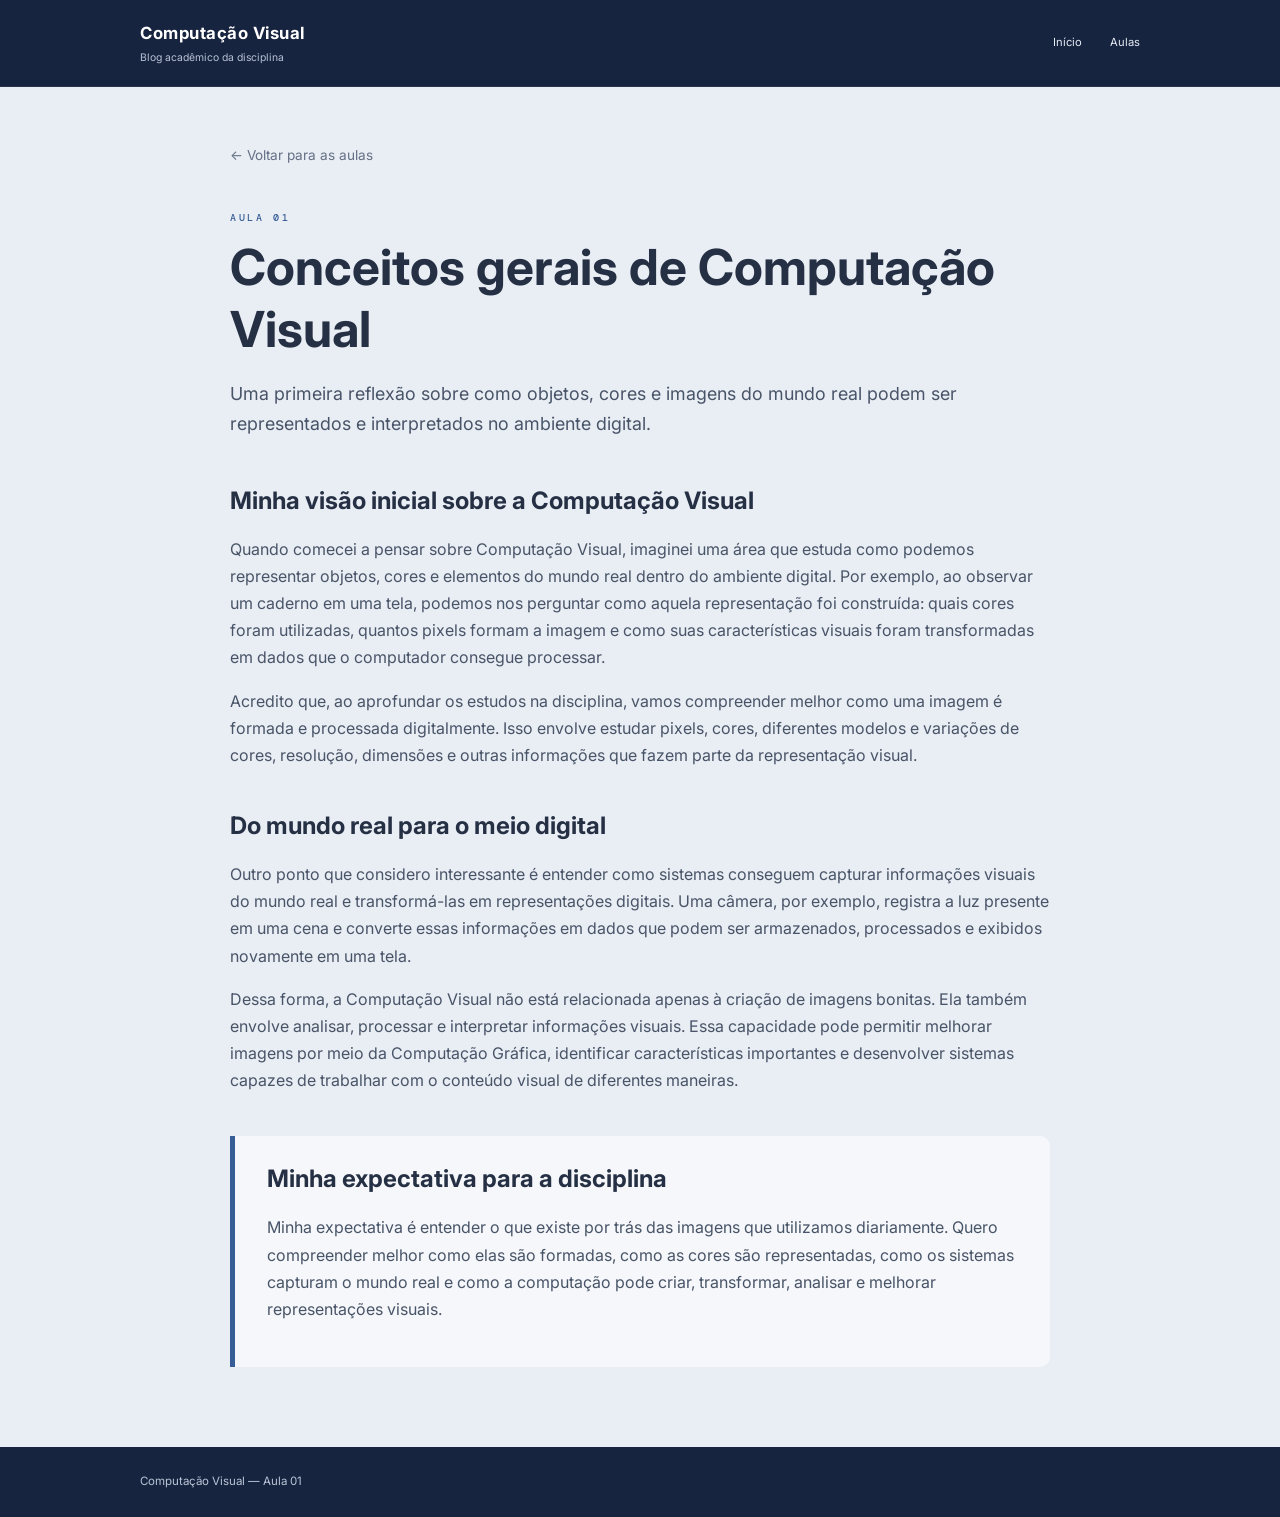
==== aula1.html @ 5ae68b32 "Add files via upload" ====
<!DOCTYPE html>
<html lang="pt-BR">
<head>
  <meta charset="UTF-8">
  <meta name="viewport" content="width=device-width, initial-scale=1.0">
  <title>Aula 1 | Computação Visual</title>
  <link rel="stylesheet" href="style.css">
</head>
<body>
  <header class="header">
    <div class="container nav">
      <div>
        <a class="logo" href="index.html">Computação Visual</a>
        <p>Blog acadêmico da disciplina</p>
      </div>
      <nav><a href="index.html">Início</a><a href="index.html#aulas">Aulas</a></nav>
    </div>
  </header>

  <main class="container article">
    <a class="back" href="index.html">← Voltar para as aulas</a>
    <span class="eyebrow">AULA 01</span>
    <h1>Conceitos gerais de Computação Visual</h1>
    <p class="lead">Uma primeira reflexão sobre como objetos, cores e imagens do mundo real podem ser representados e interpretados no ambiente digital.</p>

    <h2>Minha visão inicial sobre a Computação Visual</h2>
    <p>
      Quando comecei a pensar sobre Computação Visual, imaginei uma área que estuda como podemos
      representar objetos, cores e elementos do mundo real dentro do ambiente digital. Por exemplo,
      ao observar um caderno em uma tela, podemos nos perguntar como aquela representação foi
      construída: quais cores foram utilizadas, quantos pixels formam a imagem e como suas
      características visuais foram transformadas em dados que o computador consegue processar.
    </p>

    <p>
      Acredito que, ao aprofundar os estudos na disciplina, vamos compreender melhor como uma imagem
      é formada e processada digitalmente. Isso envolve estudar pixels, cores, diferentes modelos e
      variações de cores, resolução, dimensões e outras informações que fazem parte da representação visual.
    </p>

    <h2>Do mundo real para o meio digital</h2>
    <p>
      Outro ponto que considero interessante é entender como sistemas conseguem capturar informações
      visuais do mundo real e transformá-las em representações digitais. Uma câmera, por exemplo,
      registra a luz presente em uma cena e converte essas informações em dados que podem ser armazenados,
      processados e exibidos novamente em uma tela.
    </p>

    <p>
      Dessa forma, a Computação Visual não está relacionada apenas à criação de imagens bonitas.
      Ela também envolve analisar, processar e interpretar informações visuais. Essa capacidade pode
      permitir melhorar imagens por meio da Computação Gráfica, identificar características importantes
      e desenvolver sistemas capazes de trabalhar com o conteúdo visual de diferentes maneiras.
    </p>

    <div class="reflection">
      <h2>Minha expectativa para a disciplina</h2>
      <p>
        Minha expectativa é entender o que existe por trás das imagens que utilizamos diariamente.
        Quero compreender melhor como elas são formadas, como as cores são representadas, como os
        sistemas capturam o mundo real e como a computação pode criar, transformar, analisar e melhorar
        representações visuais.
      </p>
    </div>
  </main>

  <footer><div class="container">Computação Visual — Aula 01</div></footer>
</body>
</html>
---- style.css ----
@import url("https://fonts.googleapis.com/css2?family=DM+Mono:wght@400;500&family=Inter:wght@400;500;600;700&display=swap");

:root {
  --navy: #17243f;
  --navy-soft: #223251;
  --text: #253044;
  --muted: #647084;
  --line: #dbe1ea;
  --background: #e9edf4;
  --card: #f8f8f7;
  --white: #ffffff;
  --accent: #365d95;
}

* { box-sizing: border-box; }

html { scroll-behavior: smooth; }

body {
  margin: 0;
  font-family: "Inter", sans-serif;
  color: var(--text);
  background: var(--background);
  line-height: 1.7;
}

.container {
  width: min(100% - 40px, 1000px);
  margin: 0 auto;
}

.header {
  background: var(--navy);
  color: white;
  border-bottom: 1px solid rgba(255,255,255,.08);
}

.nav {
  min-height: 86px;
  display: flex;
  align-items: center;
  justify-content: space-between;
  gap: 30px;
}

.logo {
  display: block;
  color: white;
  text-decoration: none;
  font-size: 1.05rem;
  font-weight: 700;
  letter-spacing: .03em;
}

.nav p {
  margin: 2px 0 0;
  color: #b8c2d5;
  font-size: .65rem;
}

nav { display: flex; gap: 28px; }

nav a {
  color: #e6ebf5;
  text-decoration: none;
  font-size: .7rem;
}

nav a:hover, .back:hover, .reference:hover { color: var(--accent); }

.hero {
  padding: 64px 0 86px;
  max-width: 700px;
}

.eyebrow, .tag {
  display: block;
  font-family: "DM Mono", monospace;
  color: var(--accent);
  font-size: .65rem;
  letter-spacing: .25em;
  font-weight: 500;
}

h1, h2, h3 { line-height: 1.25; }

.hero h1 {
  margin: 10px 0 26px;
  font-size: clamp(2rem, 5vw, 2.9rem);
}

.hero p {
  color: var(--muted);
  max-width: 650px;
}

.content-section { padding-bottom: 70px; }

.content-section > h2 {
  font-size: 1.9rem;
  margin: 10px 0 32px;
}

.cards {
  display: grid;
  grid-template-columns: repeat(2, 1fr);
  gap: 20px;
}

.card {
  min-height: 190px;
  display: grid;
  grid-template-columns: 82px 1fr;
  background: var(--card);
  border: 1px solid var(--line);
  border-radius: 12px;
  overflow: hidden;
  text-decoration: none;
  color: inherit;
  box-shadow: 0 12px 30px rgba(29, 42, 65, .06);
}

.card.active { transition: transform .2s ease, box-shadow .2s ease; }
.card.active:hover {
  transform: translateY(-4px);
  box-shadow: 0 18px 38px rgba(29, 42, 65, .12);
}

.number {
  background: var(--navy);
  color: white;
  display: flex;
  align-items: center;
  justify-content: center;
  font-family: "DM Mono", monospace;
  font-size: 1.4rem;
}

.card-content { padding: 24px 22px; }

.card-content h3 {
  margin: 12px 0 12px;
  font-size: 1rem;
}

.card-content p {
  color: var(--muted);
  font-size: .76rem;
  line-height: 1.6;
  margin-bottom: 20px;
}

.card-content strong, .card-content small {
  color: var(--accent);
  font-size: .72rem;
}

.coming { opacity: .88; }

.article {
  max-width: 820px;
  padding-top: 54px;
  padding-bottom: 80px;
}

.back {
  display: inline-block;
  color: var(--muted);
  text-decoration: none;
  font-size: .85rem;
  margin-bottom: 42px;
}

.article h1 {
  font-size: clamp(2rem, 5vw, 3.1rem);
  margin: 10px 0 18px;
}

.lead {
  font-size: 1.12rem;
  color: var(--muted);
  max-width: 750px;
  margin-bottom: 46px;
}

.article h2 {
  margin-top: 42px;
  font-size: 1.5rem;
}

.article h3 {
  margin-top: 28px;
  font-size: 1.05rem;
}

.article p { color: #485467; }

.reflection {
  margin-top: 42px;
  padding: 28px 32px;
  border-left: 5px solid var(--accent);
  background: #f5f7fa;
  border-radius: 0 10px 10px 0;
}

.reflection h2 { margin-top: 0; }

.reference { color: var(--accent); }

footer {
  background: var(--navy);
  color: #bac4d6;
  font-size: .72rem;
  padding: 25px 0;
}

@media (max-width: 700px) {
  .nav { min-height: 74px; }
  nav { gap: 16px; }
  .cards { grid-template-columns: 1fr; }
  .hero { padding-top: 50px; }
  .card { min-height: 170px; }
  .number { font-size: 1.2rem; }
}
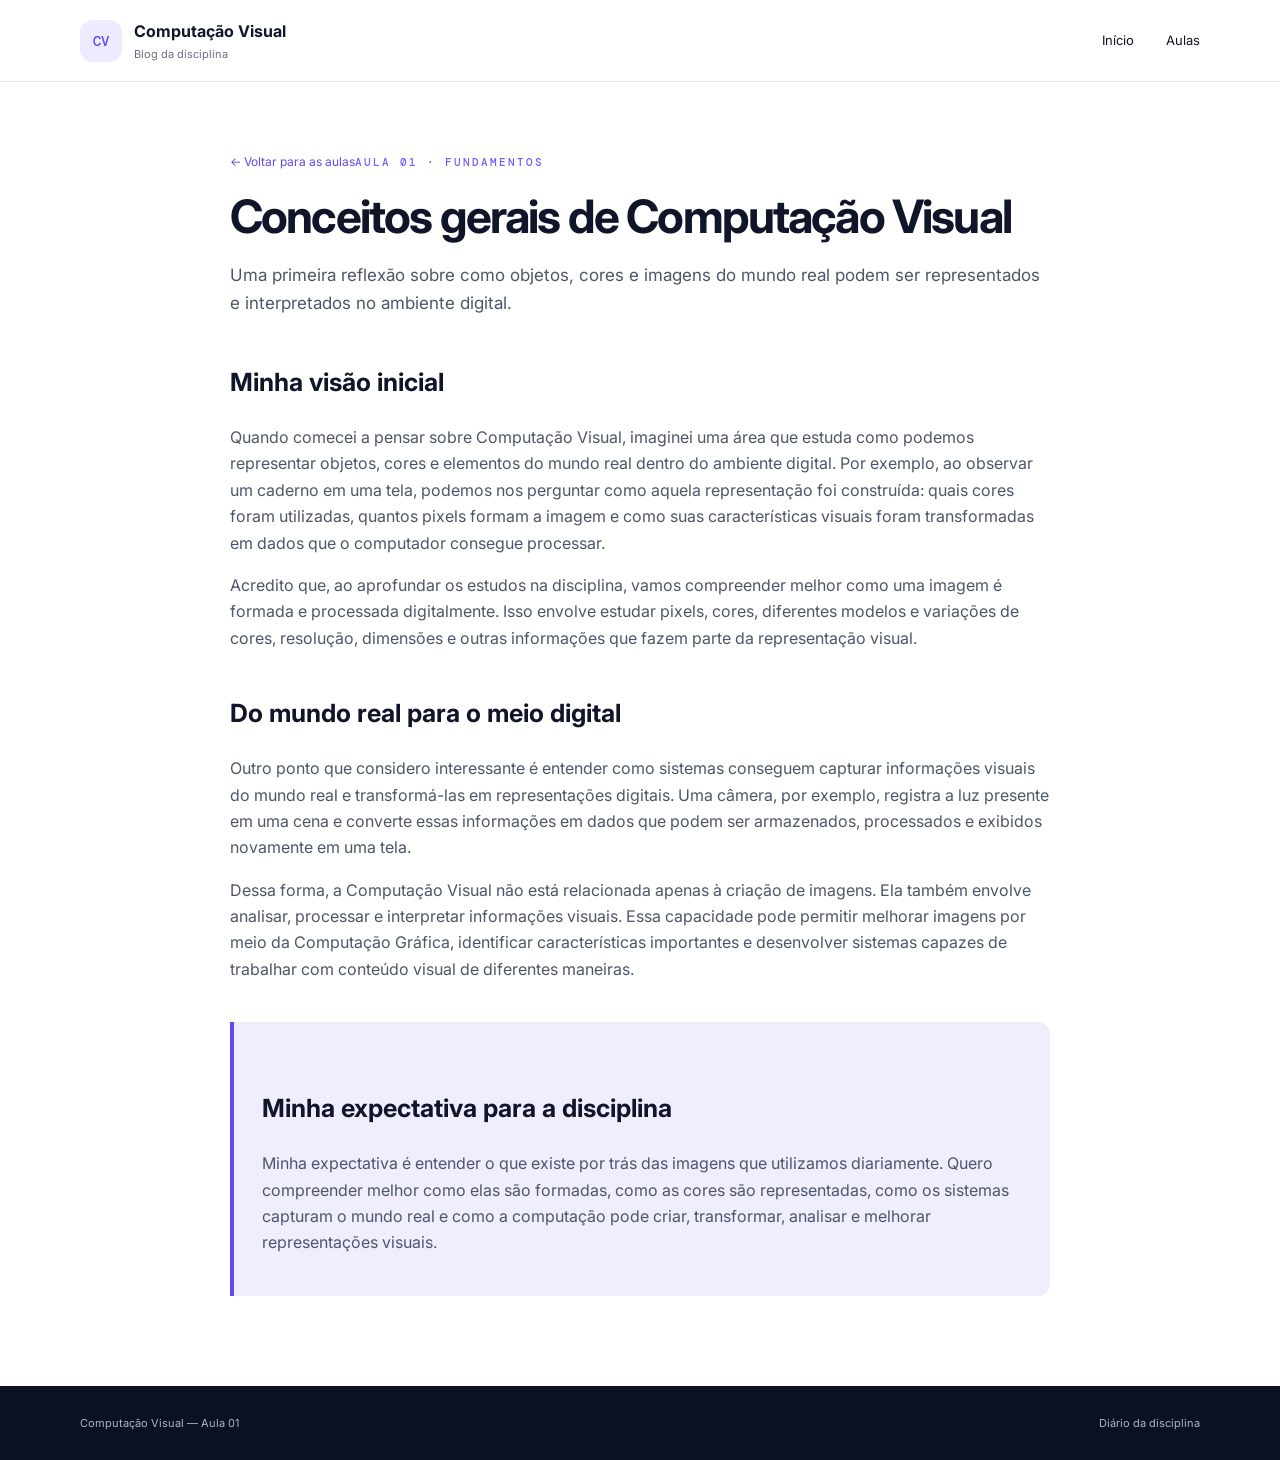
==== commit 15a7cd18: "Add files via upload" ====
--- a/aula1.html
+++ b/aula1.html
@@ -1,69 +1 @@
-<!DOCTYPE html>
-<html lang="pt-BR">
-<head>
-  <meta charset="UTF-8">
-  <meta name="viewport" content="width=device-width, initial-scale=1.0">
-  <title>Aula 1 | Computação Visual</title>
-  <link rel="stylesheet" href="style.css">
-</head>
-<body>
-  <header class="header">
-    <div class="container nav">
-      <div>
-        <a class="logo" href="index.html">Computação Visual</a>
-        <p>Blog acadêmico da disciplina</p>
-      </div>
-      <nav><a href="index.html">Início</a><a href="index.html#aulas">Aulas</a></nav>
-    </div>
-  </header>
-
-  <main class="container article">
-    <a class="back" href="index.html">← Voltar para as aulas</a>
-    <span class="eyebrow">AULA 01</span>
-    <h1>Conceitos gerais de Computação Visual</h1>
-    <p class="lead">Uma primeira reflexão sobre como objetos, cores e imagens do mundo real podem ser representados e interpretados no ambiente digital.</p>
-
-    <h2>Minha visão inicial sobre a Computação Visual</h2>
-    <p>
-      Quando comecei a pensar sobre Computação Visual, imaginei uma área que estuda como podemos
-      representar objetos, cores e elementos do mundo real dentro do ambiente digital. Por exemplo,
-      ao observar um caderno em uma tela, podemos nos perguntar como aquela representação foi
-      construída: quais cores foram utilizadas, quantos pixels formam a imagem e como suas
-      características visuais foram transformadas em dados que o computador consegue processar.
-    </p>
-
-    <p>
-      Acredito que, ao aprofundar os estudos na disciplina, vamos compreender melhor como uma imagem
-      é formada e processada digitalmente. Isso envolve estudar pixels, cores, diferentes modelos e
-      variações de cores, resolução, dimensões e outras informações que fazem parte da representação visual.
-    </p>
-
-    <h2>Do mundo real para o meio digital</h2>
-    <p>
-      Outro ponto que considero interessante é entender como sistemas conseguem capturar informações
-      visuais do mundo real e transformá-las em representações digitais. Uma câmera, por exemplo,
-      registra a luz presente em uma cena e converte essas informações em dados que podem ser armazenados,
-      processados e exibidos novamente em uma tela.
-    </p>
-
-    <p>
-      Dessa forma, a Computação Visual não está relacionada apenas à criação de imagens bonitas.
-      Ela também envolve analisar, processar e interpretar informações visuais. Essa capacidade pode
-      permitir melhorar imagens por meio da Computação Gráfica, identificar características importantes
-      e desenvolver sistemas capazes de trabalhar com o conteúdo visual de diferentes maneiras.
-    </p>
-
-    <div class="reflection">
-      <h2>Minha expectativa para a disciplina</h2>
-      <p>
-        Minha expectativa é entender o que existe por trás das imagens que utilizamos diariamente.
-        Quero compreender melhor como elas são formadas, como as cores são representadas, como os
-        sistemas capturam o mundo real e como a computação pode criar, transformar, analisar e melhorar
-        representações visuais.
-      </p>
-    </div>
-  </main>
-
-  <footer><div class="container">Computação Visual — Aula 01</div></footer>
-</body>
-</html>+<!DOCTYPE html><html lang="pt-BR"><head><meta charset="UTF-8"><meta name="viewport" content="width=device-width,initial-scale=1.0"><title>Aula 1 | Computação Visual</title><link rel="stylesheet" href="style.css"></head><body><header class="topbar"><div class="wrap nav"><a class="brand" href="index.html"><span class="brand-mark">CV</span><span><b>Computação Visual</b><small>Blog da disciplina</small></span></a><nav><a href="index.html">Início</a><a href="index.html#aulas">Aulas</a></nav></div></header><main class="wrap article"><a class="back" href="index.html">← Voltar para as aulas</a><span class="label">AULA 01 · FUNDAMENTOS</span><h1>Conceitos gerais de Computação Visual</h1><p class="lead">Uma primeira reflexão sobre como objetos, cores e imagens do mundo real podem ser representados e interpretados no ambiente digital.</p><h2>Minha visão inicial</h2><p>Quando comecei a pensar sobre Computação Visual, imaginei uma área que estuda como podemos representar objetos, cores e elementos do mundo real dentro do ambiente digital. Por exemplo, ao observar um caderno em uma tela, podemos nos perguntar como aquela representação foi construída: quais cores foram utilizadas, quantos pixels formam a imagem e como suas características visuais foram transformadas em dados que o computador consegue processar.</p><p>Acredito que, ao aprofundar os estudos na disciplina, vamos compreender melhor como uma imagem é formada e processada digitalmente. Isso envolve estudar pixels, cores, diferentes modelos e variações de cores, resolução, dimensões e outras informações que fazem parte da representação visual.</p><h2>Do mundo real para o meio digital</h2><p>Outro ponto que considero interessante é entender como sistemas conseguem capturar informações visuais do mundo real e transformá-las em representações digitais. Uma câmera, por exemplo, registra a luz presente em uma cena e converte essas informações em dados que podem ser armazenados, processados e exibidos novamente em uma tela.</p><p>Dessa forma, a Computação Visual não está relacionada apenas à criação de imagens. Ela também envolve analisar, processar e interpretar informações visuais. Essa capacidade pode permitir melhorar imagens por meio da Computação Gráfica, identificar características importantes e desenvolver sistemas capazes de trabalhar com conteúdo visual de diferentes maneiras.</p><div class="reflection"><h2>Minha expectativa para a disciplina</h2><p>Minha expectativa é entender o que existe por trás das imagens que utilizamos diariamente. Quero compreender melhor como elas são formadas, como as cores são representadas, como os sistemas capturam o mundo real e como a computação pode criar, transformar, analisar e melhorar representações visuais.</p></div></main><footer><div class="wrap footer"><span>Computação Visual — Aula 01</span><span>Diário da disciplina</span></div></footer></body></html>
--- a/style.css
+++ b/style.css
@@ -1,224 +1,2 @@
-@import url("https://fonts.googleapis.com/css2?family=DM+Mono:wght@400;500&family=Inter:wght@400;500;600;700&display=swap");
-
-:root {
-  --navy: #17243f;
-  --navy-soft: #223251;
-  --text: #253044;
-  --muted: #647084;
-  --line: #dbe1ea;
-  --background: #e9edf4;
-  --card: #f8f8f7;
-  --white: #ffffff;
-  --accent: #365d95;
-}
-
-* { box-sizing: border-box; }
-
-html { scroll-behavior: smooth; }
-
-body {
-  margin: 0;
-  font-family: "Inter", sans-serif;
-  color: var(--text);
-  background: var(--background);
-  line-height: 1.7;
-}
-
-.container {
-  width: min(100% - 40px, 1000px);
-  margin: 0 auto;
-}
-
-.header {
-  background: var(--navy);
-  color: white;
-  border-bottom: 1px solid rgba(255,255,255,.08);
-}
-
-.nav {
-  min-height: 86px;
-  display: flex;
-  align-items: center;
-  justify-content: space-between;
-  gap: 30px;
-}
-
-.logo {
-  display: block;
-  color: white;
-  text-decoration: none;
-  font-size: 1.05rem;
-  font-weight: 700;
-  letter-spacing: .03em;
-}
-
-.nav p {
-  margin: 2px 0 0;
-  color: #b8c2d5;
-  font-size: .65rem;
-}
-
-nav { display: flex; gap: 28px; }
-
-nav a {
-  color: #e6ebf5;
-  text-decoration: none;
-  font-size: .7rem;
-}
-
-nav a:hover, .back:hover, .reference:hover { color: var(--accent); }
-
-.hero {
-  padding: 64px 0 86px;
-  max-width: 700px;
-}
-
-.eyebrow, .tag {
-  display: block;
-  font-family: "DM Mono", monospace;
-  color: var(--accent);
-  font-size: .65rem;
-  letter-spacing: .25em;
-  font-weight: 500;
-}
-
-h1, h2, h3 { line-height: 1.25; }
-
-.hero h1 {
-  margin: 10px 0 26px;
-  font-size: clamp(2rem, 5vw, 2.9rem);
-}
-
-.hero p {
-  color: var(--muted);
-  max-width: 650px;
-}
-
-.content-section { padding-bottom: 70px; }
-
-.content-section > h2 {
-  font-size: 1.9rem;
-  margin: 10px 0 32px;
-}
-
-.cards {
-  display: grid;
-  grid-template-columns: repeat(2, 1fr);
-  gap: 20px;
-}
-
-.card {
-  min-height: 190px;
-  display: grid;
-  grid-template-columns: 82px 1fr;
-  background: var(--card);
-  border: 1px solid var(--line);
-  border-radius: 12px;
-  overflow: hidden;
-  text-decoration: none;
-  color: inherit;
-  box-shadow: 0 12px 30px rgba(29, 42, 65, .06);
-}
-
-.card.active { transition: transform .2s ease, box-shadow .2s ease; }
-.card.active:hover {
-  transform: translateY(-4px);
-  box-shadow: 0 18px 38px rgba(29, 42, 65, .12);
-}
-
-.number {
-  background: var(--navy);
-  color: white;
-  display: flex;
-  align-items: center;
-  justify-content: center;
-  font-family: "DM Mono", monospace;
-  font-size: 1.4rem;
-}
-
-.card-content { padding: 24px 22px; }
-
-.card-content h3 {
-  margin: 12px 0 12px;
-  font-size: 1rem;
-}
-
-.card-content p {
-  color: var(--muted);
-  font-size: .76rem;
-  line-height: 1.6;
-  margin-bottom: 20px;
-}
-
-.card-content strong, .card-content small {
-  color: var(--accent);
-  font-size: .72rem;
-}
-
-.coming { opacity: .88; }
-
-.article {
-  max-width: 820px;
-  padding-top: 54px;
-  padding-bottom: 80px;
-}
-
-.back {
-  display: inline-block;
-  color: var(--muted);
-  text-decoration: none;
-  font-size: .85rem;
-  margin-bottom: 42px;
-}
-
-.article h1 {
-  font-size: clamp(2rem, 5vw, 3.1rem);
-  margin: 10px 0 18px;
-}
-
-.lead {
-  font-size: 1.12rem;
-  color: var(--muted);
-  max-width: 750px;
-  margin-bottom: 46px;
-}
-
-.article h2 {
-  margin-top: 42px;
-  font-size: 1.5rem;
-}
-
-.article h3 {
-  margin-top: 28px;
-  font-size: 1.05rem;
-}
-
-.article p { color: #485467; }
-
-.reflection {
-  margin-top: 42px;
-  padding: 28px 32px;
-  border-left: 5px solid var(--accent);
-  background: #f5f7fa;
-  border-radius: 0 10px 10px 0;
-}
-
-.reflection h2 { margin-top: 0; }
-
-.reference { color: var(--accent); }
-
-footer {
-  background: var(--navy);
-  color: #bac4d6;
-  font-size: .72rem;
-  padding: 25px 0;
-}
-
-@media (max-width: 700px) {
-  .nav { min-height: 74px; }
-  nav { gap: 16px; }
-  .cards { grid-template-columns: 1fr; }
-  .hero { padding-top: 50px; }
-  .card { min-height: 170px; }
-  .number { font-size: 1.2rem; }
-}
+@import url('https://fonts.googleapis.com/css2?family=DM+Mono:wght@400;500&family=Inter:wght@400;500;600;700;800&display=swap');
+:root{--ink:#10152a;--muted:#697187;--purple:#6448ed;--line:#e5e5f0;--dark:#0b1022}*{box-sizing:border-box}html{scroll-behavior:smooth}body{margin:0;font-family:Inter,sans-serif;color:var(--ink);line-height:1.65}.wrap{width:min(1120px,calc(100% - 44px));margin:auto}.topbar{height:82px;border-bottom:1px solid var(--line);background:#fff}.nav{height:100%;display:flex;align-items:center;justify-content:space-between}.brand{display:flex;gap:12px;align-items:center;text-decoration:none;color:var(--ink)}.brand-mark{width:42px;height:42px;border-radius:13px;background:#eeeaff;color:var(--purple);display:grid;place-items:center;font:500 14px 'DM Mono'}.brand b{display:block;font-size:16px}.brand small{display:block;color:var(--muted);font-size:11px}.nav nav{display:flex;gap:32px}.nav nav a{color:var(--ink);font-size:13px;text-decoration:none}.nav nav a:hover{color:var(--purple)}.hero{background:var(--dark);color:#fff;padding:76px 0}.hero-grid{display:grid;grid-template-columns:1fr 1fr;gap:58px;align-items:center}.label{font:500 11px 'DM Mono';letter-spacing:.18em;color:#755eff}.hero .label{color:#aa98ff}.hero h1{font-size:clamp(38px,5vw,65px);line-height:1.08;letter-spacing:-.04em;margin:18px 0}.hero h1 em{color:#9a72ff;font-style:normal}.hero-text{max-width:600px;color:#c7cad7;font-size:16px}.hero-actions{display:flex;align-items:center;gap:24px;margin-top:30px}.button{background:#fff;color:#5038d5;padding:14px 20px;border-radius:9px;text-decoration:none;font-weight:700;font-size:13px}.text-link{color:#fff;text-decoration:none;font-size:13px}.visual-card{border:1px solid #312d63;border-radius:20px;overflow:hidden}.visual-card img{width:100%;display:block}.section{padding:82px 0}.summary{background:#f7f7fc}.section-heading{display:flex;justify-content:space-between;gap:40px;align-items:end;margin-bottom:35px}.section-heading h2,.process-section h2{font-size:34px;letter-spacing:-.03em;margin:8px 0}.section-heading>p{max-width:430px;color:var(--muted);font-size:14px}.summary-grid{display:grid;grid-template-columns:1.4fr 1fr 1fr 1fr;gap:1px;background:var(--line);border:1px solid var(--line);border-radius:16px;overflow:hidden}.summary-card{background:#fff;padding:30px}.summary-card.main{background:linear-gradient(135deg,#fff,#f1efff)}.summary-card span{font:500 11px 'DM Mono';color:var(--purple)}.summary-card h3{font-size:19px;margin:14px 0 8px}.summary-card p{font-size:13px;color:var(--muted);margin:0}.process-section{padding:75px 0;background:#f7f7fb}.process{margin-top:34px;display:grid;grid-template-columns:1fr 30px 1fr 30px 1fr 30px 1fr;align-items:center}.step{background:#fff;border:1px solid var(--line);padding:25px;border-radius:13px;min-height:170px}.step strong{font:500 12px 'DM Mono';color:var(--purple)}.step h3{margin:12px 0 5px;font-size:16px}.step p{margin:0;color:var(--muted);font-size:12px}.arrow{text-align:center;color:var(--purple);font-size:24px}.lessons{background:#fff}.lesson-grid{display:grid;grid-template-columns:repeat(4,1fr);gap:18px}.lesson{border:1px solid var(--line);border-radius:14px;overflow:hidden;background:#fff;text-decoration:none;color:var(--ink);transition:.2s}.lesson:hover{transform:translateY(-5px);box-shadow:0 16px 35px #34305a18}.lesson-image{height:145px;background:#f3f2fb;overflow:hidden}.lesson-image img{width:100%;height:100%;object-fit:cover}.lesson-body{padding:21px}.lesson-number{display:inline-block;background:#6548ed;color:#fff;padding:4px 8px;border-radius:6px;font:500 10px 'DM Mono'}.lesson h3{font-size:17px;margin:12px 0 8px;line-height:1.3}.lesson p{font-size:12px;color:var(--muted);margin:0 0 18px}.read{color:var(--purple);font-size:12px;font-weight:700}.future{opacity:.78}.future .lesson-image{display:grid;place-items:center}.lock{width:45px;height:45px;border-radius:50%;background:#ecebf6;display:grid;place-items:center;font-size:18px}.quote{background:#eeeaff;padding:65px 0}.quote blockquote{font-size:27px;line-height:1.35;max-width:800px;margin:16px 0;font-weight:600;letter-spacing:-.02em}.quote p{color:var(--muted);font-size:12px}footer{background:var(--dark);color:#aeb3c5;padding:28px 0;font-size:11px}.footer{display:flex;justify-content:space-between}.footer b{color:#fff}.article{max-width:820px;padding:65px 0 90px}.back{font-size:12px;color:var(--purple);text-decoration:none}.article h1{font-size:46px;line-height:1.12;letter-spacing:-.04em;margin:18px 0}.lead{font-size:17px;color:var(--muted);margin-bottom:45px}.article h2{font-size:25px;margin-top:42px}.article h3{font-size:17px;margin-top:28px}.article p{color:#4e5669}.reflection{margin-top:40px;background:#f0edff;border-left:4px solid var(--purple);padding:24px 28px;border-radius:0 12px 12px 0}.reference{color:var(--purple)}@media(max-width:850px){.hero-grid,.summary-grid{grid-template-columns:1fr}.process{grid-template-columns:1fr;gap:12px}.arrow{transform:rotate(90deg)}.lesson-grid{grid-template-columns:repeat(2,1fr)}.section-heading{display:block}.nav nav{gap:14px}.hero{padding:55px 0}}@media(max-width:560px){.lesson-grid{grid-template-columns:1fr}.nav nav{display:none}.hero h1{font-size:39px}.article h1{font-size:35px}}
